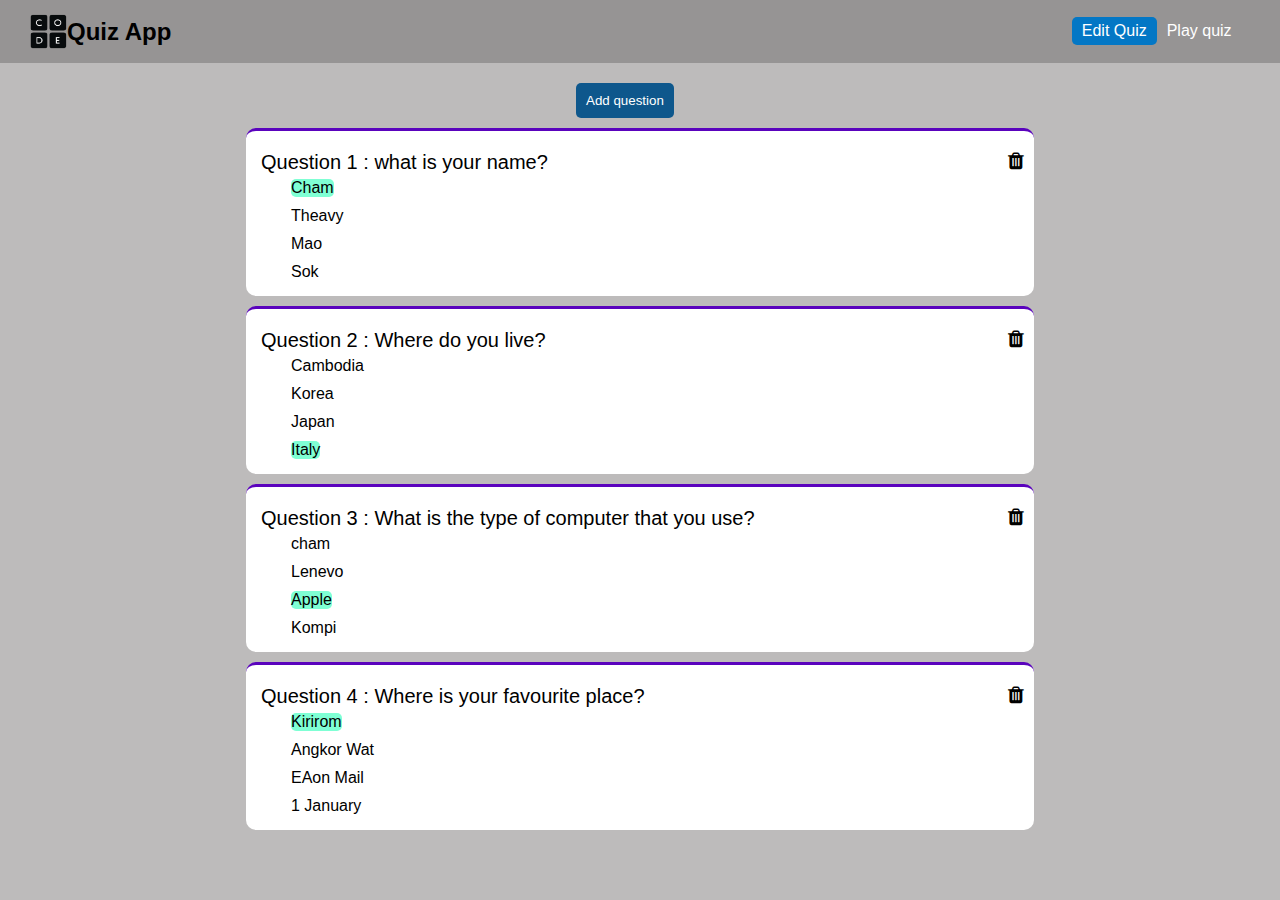
==== index.html @ c47806b3 "hello" ====
<!DOCTYPE html>
<html lang="en">
<head>
    <meta charset="UTF-8">
    <meta http-equiv="X-UA-Compatible" content="IE=edge">
    <meta name="viewport" content="width=device-width, initial-scale=1.0">
    <title>App Quiz</title>
    <link rel="stylesheet" href="css/style.css">
    <link rel="stylesheet" href="https://cdnjs.cloudflare.com/ajax/libs/font-awesome/4.7.0/css/font-awesome.min.css">
<body>
    <nav>
        <ul>
            <img src="images/logo.png" alt="">
            <h2>Quiz App</h2>
        </ul>
        <ul>
            <li class= "active" id="create_question"><a href="index.html">Edit Quiz</a></li>
            <li id="play_quiz"><a href="">Play quiz</a></li>
        </ul>
    </nav>
    <button id="btnAdd">Add question</button>

    <form class="formToAdd">
        <label>Question :</label>
        <input type="text" name="questiontext" id="questiontext" placeholder="fill your question..." required>
        <br>
        <label>Answer :</label>
        <br>
        <label>a .</label>
        <input type="text" name="answer1" id="answer1" placeholder="first answer..." required>
        <br>
        <label>b .</label>
        <input type="text" name="answer2" id="answer2" placeholder="second answer..." required>
        <br>
        <label>c .</label>
        <input type="text" name="answer3" id="answer3" placeholder="third answer..." required>
        <br>
        <label>d .</label>
        <input type="text" name="answer4" id="answer4" placeholder="four answer..." required>
        <br>
        <label for="">Corect Answer :</label>
        <input type="text" name="corectAnswer" id="corectAnswer" placeholder="corect answer..." required>
        <br>
        <button class="addlist">Add to list</button>
    </form>
<!-- 
    <div class="container">
        
    </div> -->

<!-- _______________________________User Name For input their name__________________________ -->
<div class="userName">
    <h2>Your Name </h2>
    <div class="inputName">
        <input type="text", name="name"> 
        <hr>
    </div>

</div>

<!-- ___________________________________Quiz_________________________________________________ -->
<!-- <div class="containerQuiz">

</div> -->

<!-- _________________________________Score of quiz____________________________________________ -->
<div class="header">
    <div class="header_Quiz">
        <h1>Your Score: </h1>
        <h1 class="score"> 0</h1>
    </div>
</div>


</body>
<script src="js/app.js"></script>
</html>
---- css/style.css ----
*{
    margin: 0;
    padding: 0;
    font-family: sans-serif;
}
body{
    background-color: rgb(189, 187, 187);
}
/* #______________________________Manu__________________________________ */

nav{
    display: flex;
    justify-content: space-between;
    align-items: center;

    background-color: rgba(128, 128, 128, 0.61);

    background-color: rgb(150, 148, 148);
    position: sticky;
    top: 0;

}

ul img{
    margin-left: 30px;
}

img{
    width: 37px;
    height: 37px;
}

ul{
    display: flex;
    margin-top: 1%;
    margin-right: 3%;
    margin-bottom: 1%;

}

ul li{
    list-style: none;
    padding: 5px 10px;
}

ul li a{
    text-decoration: none;
    color: white;
    
}


ul li:hover {
    transition: 0.9s ease;
    border-radius: 5px;
    background-color: rgb(7, 132, 250);
    border: none;
}

ul h2{
    margin-top: 5px;
}

.active{
    background-color: rgb(3, 119, 197);
    border-radius: 5px;
}


/* ___________________________Display Questions_____________________________ */
ol{
    width: 60%;
    border: 1px solid blue;
    border-radius: 10px;
    background-color: white;
    margin-top: 10px;
    border: none;
    border-top: 3px solid rgb(90, 3, 189);
    list-style: none;
    margin: auto;
    margin-top: 10px;
    padding: 10px;

}

ol li{
    margin-left: 20px;
    padding: 5px;
    display: flex;
}


label{
    margin-left: 10px;
}

p{
    margin-top: 10px;
    margin-left: 5px;
    display: flex;
    justify-content: space-between;
    font-size: 20px;
}

ol li label {
    display: flex;
}



/* __________________________________Add Question_____________________________ */
button{
    margin-left: 45%;
    margin-top: 20px;
    padding: 10px;
    cursor: pointer;
    border: none;
    border-radius: 5px;
    color: #fff;
    background-color: #0E578C;
}

/* ----------------form add question------------------------ */
.formToAdd{
    width: 50%;
    height: auto;
    border: 1px solid black;
    border-top: 3px solid blue;
    margin: auto;
    border-radius: 10px;
    background-color: rgb(238, 232, 232);
    padding: 20px;
    margin-top: 100px;
}
.formToAdd input[type='text']{
    padding: 10px;
    margin: 10px;
    width: 70%;
    border-radius: 5px;
    border: 1px solid black;
}
.addlist{
    width: 20%;
    padding: 10px;
    background-color: rgba(0, 0, 255, 0.692);
}
.mycontainer{
    width: 100%;
    height: auto;
}
label{
    display: flex;
    justify-content: space-between;
    border-radius: 5px;
}

.containersQuiz ol{
    width: 90%;
    border: 1px solid blue;
    border-radius: 10px;
    background-color: white;
    margin-top: 10px;
    border: none;
    border-top: 3px solid rgb(90, 3, 189);
    list-style: none;
    margin: auto;
    margin-top: 10px;
    padding: 10px;
}



/* ______________________________________Play Quiz username____________________________________ */
.userName{
    width: 64%;
    height: 300%;
    border: 1px solid ;
    border: none;
    margin: auto;
    margin-top: 20px;
}


.userName h2{
    background-color: #0E578C;
    padding: 40px;
    font-size: 40px;
    color: white;
    border-radius: 5px 5px 0px 0px;
}

.inputName input{
    width: 90%;
    height: 50px;
    border: none;
    margin-left: 30px;
    margin-top: 10px;
}

.inputName{
    width: 100%;
    height: 80px;
    border: 1px solid;
    background-color: white;
    border: none;
    border-radius: 0px 0px 5px 5px;
}

.inputName hr{
    width: 90%;
    margin-left: 30px;
}


/* ________________________________________Score Quiz______________________ */
.header{
    width: 75%;
    margin: 0 auto;
    margin-top: 10px;
    margin-bottom: 10px;
    background-color: #fff;
    box-shadow: rgba(50, 50, 93, 0.25) 0px 2px 5px -1px, rgba(0, 0, 0, 0.3) 0px 1px 3px -1px;
}

.header_Quiz{
    height: 30vh;
    display: flex;
    justify-content: center;
    align-items: center;
    border-radius: 5px;
    background-color: #1565c0;
}


/* ______________________________________Button Submit_________________________ */
.btn-submit{
    width: 10%;
    height: 8vh;
    font-size: 25px;
    margin-left: 290px;
    
    
}
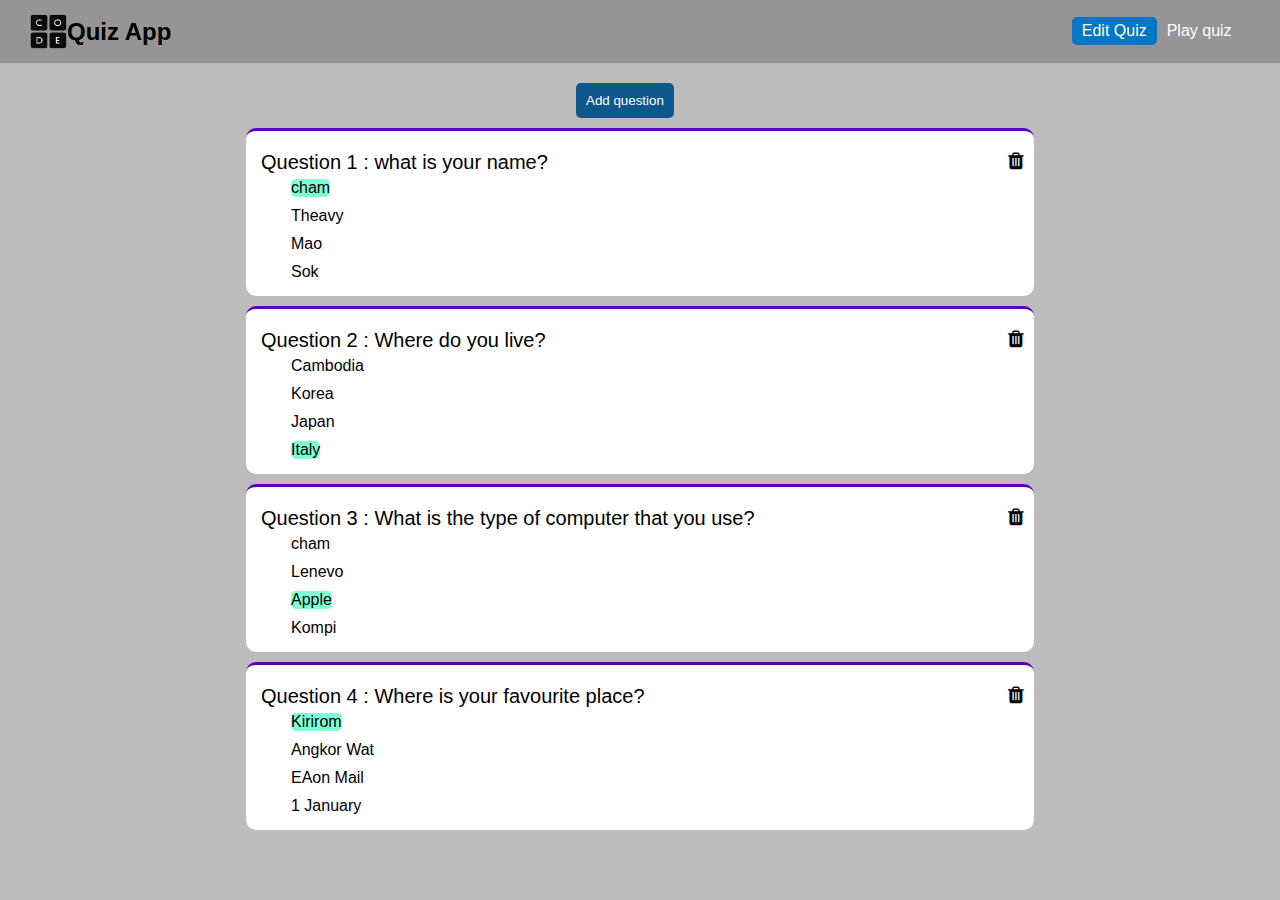
==== commit 07d3d11d: "#6" ====
--- a/index.html
+++ b/index.html
@@ -56,20 +56,21 @@
         <hr>
     </div>
 
+    <div class="header">
+        <div class="header_Quiz">
+            <h3>Your Score: </h1>
+            <h3 class="score"> 0</h1>
+        </div>
+    </div>
+
 </div>
-
 <!-- ___________________________________Quiz_________________________________________________ -->
 <!-- <div class="containerQuiz">
 
 </div> -->
 
 <!-- _________________________________Score of quiz____________________________________________ -->
-<div class="header">
-    <div class="header_Quiz">
-        <h1>Your Score: </h1>
-        <h1 class="score"> 0</h1>
-    </div>
-</div>
+
 
 
 </body>
--- a/css/style.css
+++ b/css/style.css
@@ -214,7 +214,7 @@
 
 /* ________________________________________Score Quiz______________________ */
 .header{
-    width: 75%;
+    width: 100%;
     margin: 0 auto;
     margin-top: 10px;
     margin-bottom: 10px;
@@ -223,7 +223,7 @@
 }
 
 .header_Quiz{
-    height: 30vh;
+    height: 6vh;
     display: flex;
     justify-content: center;
     align-items: center;
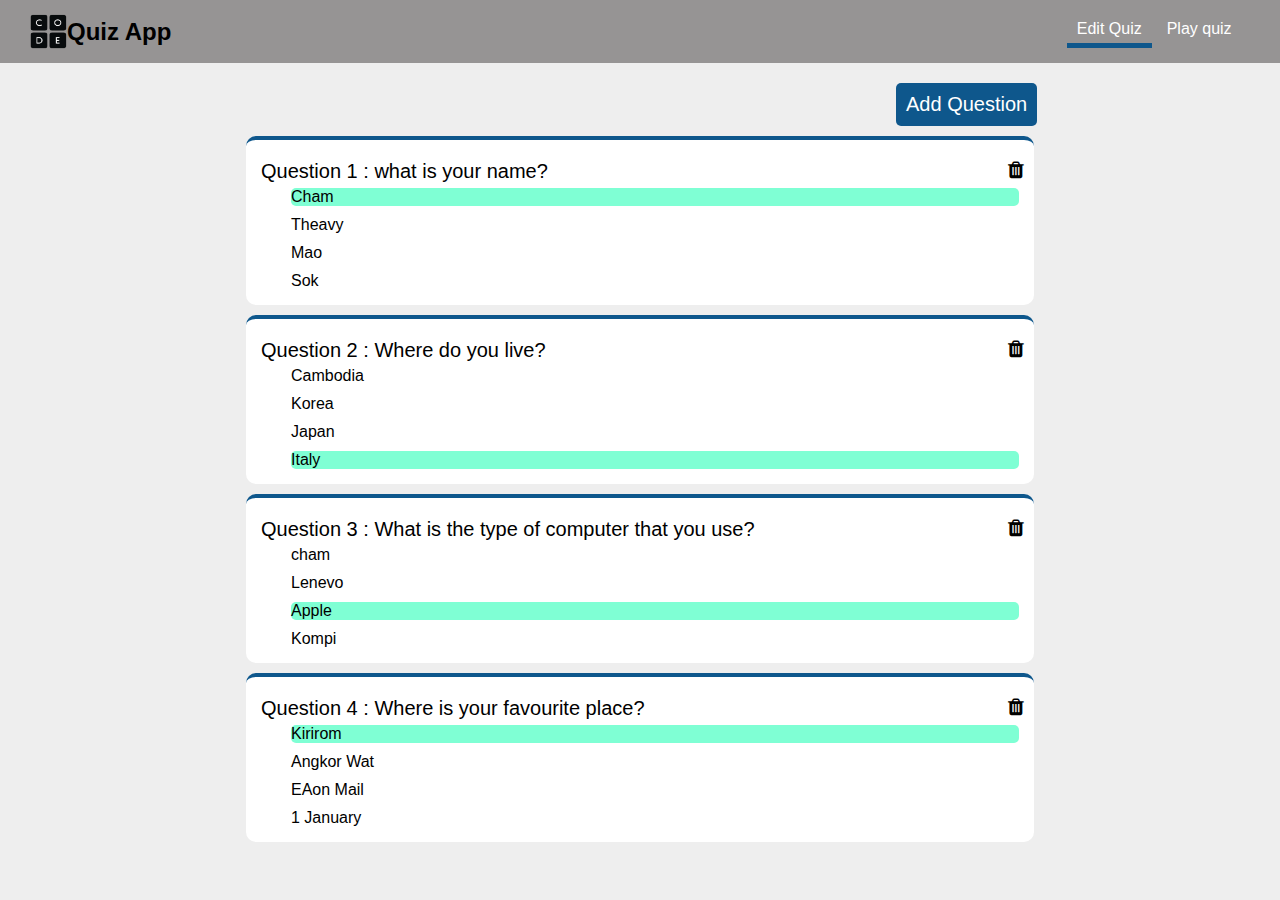
==== commit 6714ecee: "pull code" ====
--- a/index.html
+++ b/index.html
@@ -14,12 +14,11 @@
             <h2>Quiz App</h2>
         </ul>
         <ul>
-            <li class= "active" id="create_question"><a href="index.html">Edit Quiz</a></li>
+            <li class="active" id="create_question"><a href="index.html">Edit Quiz</a></li>
             <li id="play_quiz"><a href="">Play quiz</a></li>
         </ul>
     </nav>
-    <button id="btnAdd">Add question</button>
-
+    <button id="btnAdd">Add Question</button>
     <form class="formToAdd">
         <label>Question :</label>
         <input type="text" name="questiontext" id="questiontext" placeholder="fill your question..." required>
@@ -43,35 +42,20 @@
         <br>
         <button class="addlist">Add to list</button>
     </form>
-<!-- 
-    <div class="container">
-        
-    </div> -->
-
 <!-- _______________________________User Name For input their name__________________________ -->
 <div class="userName">
-    <h2>Your Name </h2>
-    <div class="inputName">
-        <input type="text", name="name"> 
-        <hr>
+    <div class="title">
+        <h2>Your Name </h2>
+        <input type="text" name="name" placeholder="description..."> 
     </div>
-
-    <div class="header">
-        <div class="header_Quiz">
-            <h3>Your Score: </h1>
-            <h3 class="score"> 0</h1>
-        </div>
+</div>
+<!-- _________________________________Score of quiz____________________________________________ -->
+<div class="header">
+    <div class="header_Quiz">
+        <h1>Your Score: </h1>
+        <h1 class="score"> 0</h1>
     </div>
-
 </div>
-<!-- ___________________________________Quiz_________________________________________________ -->
-<!-- <div class="containerQuiz">
-
-</div> -->
-
-<!-- _________________________________Score of quiz____________________________________________ -->
-
-
 
 </body>
 <script src="js/app.js"></script>
--- a/css/style.css
+++ b/css/style.css
@@ -4,7 +4,7 @@
     font-family: sans-serif;
 }
 body{
-    background-color: rgb(189, 187, 187);
+    background-color: #eee;
 }
 /* #______________________________Manu__________________________________ */
 
@@ -41,41 +41,33 @@
 ul li{
     list-style: none;
     padding: 5px 10px;
+    margin-left: 5px;
+    cursor: pointer;
 }
 
 ul li a{
     text-decoration: none;
-    color: white;
-    
-}
-
-
+    color: white;   
+}
 ul li:hover {
     transition: 0.9s ease;
     border-radius: 5px;
-    background-color: rgb(7, 132, 250);
+    background-color: #1565c0;
     border: none;
 }
 
 ul h2{
     margin-top: 5px;
 }
-
-.active{
-    background-color: rgb(3, 119, 197);
-    border-radius: 5px;
-}
-
 
 /* ___________________________Display Questions_____________________________ */
 ol{
     width: 60%;
-    border: 1px solid blue;
     border-radius: 10px;
     background-color: white;
     margin-top: 10px;
     border: none;
-    border-top: 3px solid rgb(90, 3, 189);
+    border-top: 4px solid #0E578C ;
     list-style: none;
     margin: auto;
     margin-top: 10px;
@@ -109,11 +101,12 @@
 
 
 /* __________________________________Add Question_____________________________ */
-button{
-    margin-left: 45%;
+#btnAdd{
+    margin-left: 70%;
     margin-top: 20px;
     padding: 10px;
     cursor: pointer;
+    font-size: 20px;
     border: none;
     border-radius: 5px;
     color: #fff;
@@ -124,18 +117,18 @@
 .formToAdd{
     width: 50%;
     height: auto;
-    border: 1px solid black;
-    border-top: 3px solid blue;
+    box-shadow: #ccc;
+    border-top: 5px solid #0E578C;
     margin: auto;
     border-radius: 10px;
-    background-color: rgb(238, 232, 232);
+    background-color: #fff;
     padding: 20px;
-    margin-top: 100px;
+    margin-top: 30px;
 }
 .formToAdd input[type='text']{
     padding: 10px;
     margin: 10px;
-    width: 70%;
+    width: 94%;
     border-radius: 5px;
     border: 1px solid black;
 }
@@ -152,22 +145,31 @@
     display: flex;
     justify-content: space-between;
     border-radius: 5px;
+    width: 100%;
 }
 
 .containersQuiz ol{
     width: 90%;
-    border: 1px solid blue;
     border-radius: 10px;
     background-color: white;
     margin-top: 10px;
     border: none;
-    border-top: 3px solid rgb(90, 3, 189);
+    border-top: 3px solid #0E578C ;
     list-style: none;
     margin: auto;
     margin-top: 10px;
     padding: 10px;
 }
-
+.addlist , .btn-submit{
+    border-radius: 5px;
+    border: none;
+    background-color: #0E578C;
+    margin-top: 15px;
+    margin-left: 60%;
+    cursor: pointer;
+    color: #fff;
+    font-size: 20px;
+}
 
 
 /* ______________________________________Play Quiz username____________________________________ */
@@ -180,41 +182,32 @@
     margin-top: 20px;
 }
 
-
-.userName h2{
-    background-color: #0E578C;
-    padding: 40px;
-    font-size: 40px;
-    color: white;
-    border-radius: 5px 5px 0px 0px;
-}
-
-.inputName input{
-    width: 90%;
-    height: 50px;
-    border: none;
-    margin-left: 30px;
-    margin-top: 10px;
-}
-
-.inputName{
-    width: 100%;
-    height: 80px;
-    border: 1px solid;
-    background-color: white;
-    border: none;
-    border-radius: 0px 0px 5px 5px;
-}
-
-.inputName hr{
+.title{
+    width: 92%;
+    margin: auto;
+    background-color: #fff;
+    height: 30vh;
+    font-size: 20px;
+    color: #fff;
+    border-radius: 5px;
+}
+.title h2{
+    height: 10vh;
+    background-color: #0E578C ;
+    padding: 15px;
+}
+input[type="text"]{
+    margin-top: 50px;
+    outline: none;
+    border: none;
+    border-bottom: solid 1px ;
     width: 90%;
     margin-left: 30px;
 }
 
-
 /* ________________________________________Score Quiz______________________ */
 .header{
-    width: 100%;
+    width: 75%;
     margin: 0 auto;
     margin-top: 10px;
     margin-bottom: 10px;
@@ -223,7 +216,7 @@
 }
 
 .header_Quiz{
-    height: 6vh;
+    height: 30vh;
     display: flex;
     justify-content: center;
     align-items: center;
@@ -237,7 +230,8 @@
     width: 10%;
     height: 8vh;
     font-size: 25px;
-    margin-left: 290px;
-    
-    
+    margin-left: 290px;    
+}
+.active{
+    border-bottom: #0E578C solid 5px;
 }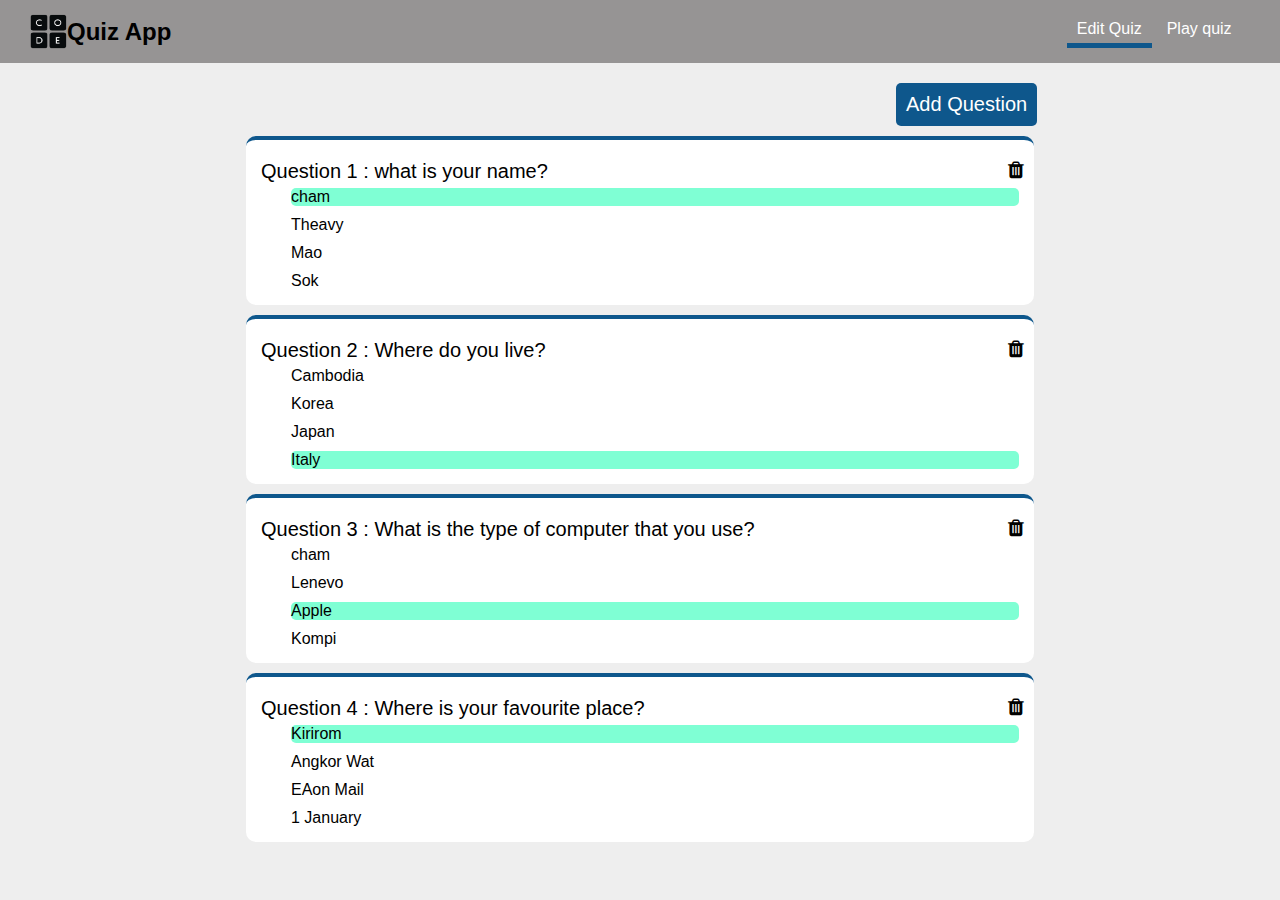
==== commit 386beea4: "#17 code style" ====
--- a/index.html
+++ b/index.html
@@ -48,14 +48,24 @@
         <h2>Your Name </h2>
         <input type="text" name="name" placeholder="description..."> 
     </div>
-</div>
-<!-- _________________________________Score of quiz____________________________________________ -->
-<div class="header">
-    <div class="header_Quiz">
-        <h1>Your Score: </h1>
-        <h1 class="score"> 0</h1>
+    <div class="header">
+        <div class="header_Quiz">
+            <h3>Your Score: </h1>
+            <h3 class="score"> 0</h1>
+        </div>
     </div>
 </div>
+
+
+
+
+</div>
+<!-- ___________________________________Quiz_________________________________________________ -->
+<!-- <div class="containerQuiz">
+
+</div> -->
+<!-- _________________________________Score of quiz____________________________________________ -->
+
 
 </body>
 <script src="js/app.js"></script>
--- a/css/style.css
+++ b/css/style.css
@@ -207,7 +207,7 @@
 
 /* ________________________________________Score Quiz______________________ */
 .header{
-    width: 75%;
+    width: 100%;
     margin: 0 auto;
     margin-top: 10px;
     margin-bottom: 10px;
@@ -216,7 +216,7 @@
 }
 
 .header_Quiz{
-    height: 30vh;
+    height: 6vh;
     display: flex;
     justify-content: center;
     align-items: center;
@@ -234,4 +234,25 @@
 }
 .active{
     border-bottom: #0E578C solid 5px;
+}
+
+
+
+/* _______________________________________Score Quiz_____________________  */
+.header{
+    width: 92%;
+    margin: 0 auto;
+    margin-top: 10px;
+    margin-bottom: 10px;
+    background-color: #fff;
+    box-shadow: rgba(50, 50, 93, 0.25) 0px 2px 5px -1px, rgba(0, 0, 0, 0.3) 0px 1px 3px -1px;
+}
+
+.header_Quiz{
+    height: 6vh;
+    display: flex;
+    justify-content: center;
+    align-items: center;
+    border-radius: 5px;
+    background-color: #1565c0;
 }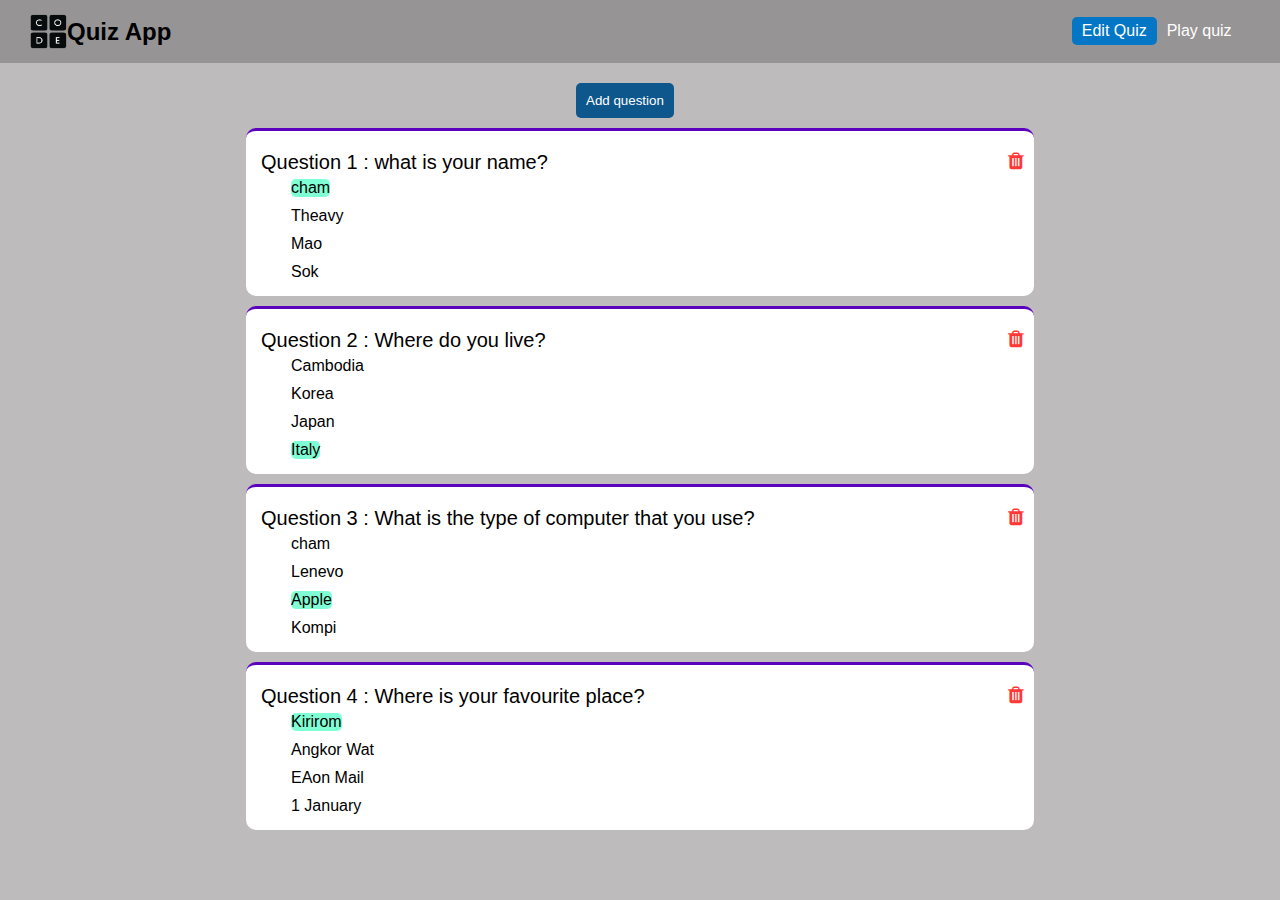
==== commit 39647b0c: "#17 code style" ====
--- a/index.html
+++ b/index.html
@@ -14,14 +14,16 @@
             <h2>Quiz App</h2>
         </ul>
         <ul>
-            <li class="active" id="create_question"><a href="index.html">Edit Quiz</a></li>
+            <li class= "active" id="create_question"><a href="index.html">Edit Quiz</a></li>
             <li id="play_quiz"><a href="">Play quiz</a></li>
         </ul>
     </nav>
-    <button id="btnAdd">Add Question</button>
+    <button id="btnAdd">Add question</button>
+
     <form class="formToAdd">
         <label>Question :</label>
         <input type="text" name="questiontext" id="questiontext" placeholder="fill your question..." required>
+        <p class="alert">Please check again something is not complete or wrong ....???</p>
         <br>
         <label>Answer :</label>
         <br>
@@ -42,29 +44,34 @@
         <br>
         <button class="addlist">Add to list</button>
     </form>
+<!-- 
+    <div class="container">
+        
+    </div> -->
+
 <!-- _______________________________User Name For input their name__________________________ -->
 <div class="userName">
-    <div class="title">
-        <h2>Your Name </h2>
-        <input type="text" name="name" placeholder="description..."> 
+    <h2>Your Name </h2>
+    <div class="inputName">
+        <input type="text", name="name"> 
+        <hr>
     </div>
+
     <div class="header">
         <div class="header_Quiz">
             <h3>Your Score: </h1>
             <h3 class="score"> 0</h1>
         </div>
     </div>
-</div>
-
-
-
 
 </div>
 <!-- ___________________________________Quiz_________________________________________________ -->
 <!-- <div class="containerQuiz">
 
 </div> -->
+
 <!-- _________________________________Score of quiz____________________________________________ -->
+
 
 
 </body>
--- a/css/style.css
+++ b/css/style.css
@@ -4,7 +4,7 @@
     font-family: sans-serif;
 }
 body{
-    background-color: #eee;
+    background-color: rgb(189, 187, 187);
 }
 /* #______________________________Manu__________________________________ */
 
@@ -41,33 +41,41 @@
 ul li{
     list-style: none;
     padding: 5px 10px;
-    margin-left: 5px;
-    cursor: pointer;
 }
 
 ul li a{
     text-decoration: none;
-    color: white;   
-}
+    color: white;
+    
+}
+
+
 ul li:hover {
     transition: 0.9s ease;
     border-radius: 5px;
-    background-color: #1565c0;
+    background-color: rgb(7, 132, 250);
     border: none;
 }
 
 ul h2{
     margin-top: 5px;
 }
+
+.active{
+    background-color: rgb(3, 119, 197);
+    border-radius: 5px;
+}
+
 
 /* ___________________________Display Questions_____________________________ */
 ol{
     width: 60%;
+    border: 1px solid blue;
     border-radius: 10px;
     background-color: white;
     margin-top: 10px;
     border: none;
-    border-top: 4px solid #0E578C ;
+    border-top: 3px solid rgb(90, 3, 189);
     list-style: none;
     margin: auto;
     margin-top: 10px;
@@ -101,12 +109,11 @@
 
 
 /* __________________________________Add Question_____________________________ */
-#btnAdd{
-    margin-left: 70%;
+button{
+    margin-left: 45%;
     margin-top: 20px;
     padding: 10px;
     cursor: pointer;
-    font-size: 20px;
     border: none;
     border-radius: 5px;
     color: #fff;
@@ -117,20 +124,25 @@
 .formToAdd{
     width: 50%;
     height: auto;
-    box-shadow: #ccc;
-    border-top: 5px solid #0E578C;
+    border: 1px solid black;
+    border-top: 3px solid blue;
     margin: auto;
     border-radius: 10px;
-    background-color: #fff;
+    background-color: rgb(238, 232, 232);
     padding: 20px;
-    margin-top: 30px;
+    margin-top: 100px;
 }
 .formToAdd input[type='text']{
     padding: 10px;
     margin: 10px;
-    width: 94%;
+    width: 70%;
     border-radius: 5px;
     border: 1px solid black;
+}
+.formToAdd p{
+    color: rgb(255, 72, 0);
+    font-size: 1rem;
+    margin-left: 20px;
 }
 .addlist{
     width: 20%;
@@ -145,31 +157,22 @@
     display: flex;
     justify-content: space-between;
     border-radius: 5px;
-    width: 100%;
 }
 
 .containersQuiz ol{
     width: 90%;
+    border: 1px solid blue;
     border-radius: 10px;
     background-color: white;
     margin-top: 10px;
     border: none;
-    border-top: 3px solid #0E578C ;
+    border-top: 3px solid rgb(90, 3, 189);
     list-style: none;
     margin: auto;
     margin-top: 10px;
     padding: 10px;
 }
-.addlist , .btn-submit{
-    border-radius: 5px;
-    border: none;
-    background-color: #0E578C;
-    margin-top: 15px;
-    margin-left: 60%;
-    cursor: pointer;
-    color: #fff;
-    font-size: 20px;
-}
+
 
 
 /* ______________________________________Play Quiz username____________________________________ */
@@ -182,28 +185,37 @@
     margin-top: 20px;
 }
 
-.title{
-    width: 92%;
-    margin: auto;
-    background-color: #fff;
-    height: 30vh;
-    font-size: 20px;
-    color: #fff;
-    border-radius: 5px;
-}
-.title h2{
-    height: 10vh;
-    background-color: #0E578C ;
-    padding: 15px;
-}
-input[type="text"]{
-    margin-top: 50px;
-    outline: none;
-    border: none;
-    border-bottom: solid 1px ;
+
+.userName h2{
+    background-color: #0E578C;
+    padding: 40px;
+    font-size: 40px;
+    color: white;
+    border-radius: 5px 5px 0px 0px;
+}
+
+.inputName input{
+    width: 90%;
+    height: 50px;
+    border: none;
+    margin-left: 30px;
+    margin-top: 10px;
+}
+
+.inputName{
+    width: 100%;
+    height: 80px;
+    border: 1px solid;
+    background-color: white;
+    border: none;
+    border-radius: 0px 0px 5px 5px;
+}
+
+.inputName hr{
     width: 90%;
     margin-left: 30px;
 }
+
 
 /* ________________________________________Score Quiz______________________ */
 .header{
@@ -230,29 +242,10 @@
     width: 10%;
     height: 8vh;
     font-size: 25px;
-    margin-left: 290px;    
-}
-.active{
-    border-bottom: #0E578C solid 5px;
-}
-
-
-
-/* _______________________________________Score Quiz_____________________  */
-.header{
-    width: 92%;
-    margin: 0 auto;
-    margin-top: 10px;
-    margin-bottom: 10px;
-    background-color: #fff;
-    box-shadow: rgba(50, 50, 93, 0.25) 0px 2px 5px -1px, rgba(0, 0, 0, 0.3) 0px 1px 3px -1px;
-}
-
-.header_Quiz{
-    height: 6vh;
-    display: flex;
-    justify-content: center;
-    align-items: center;
-    border-radius: 5px;
-    background-color: #1565c0;
+    margin-left: 290px;
+    
+    
+}
+.fa-trash{
+    color: rgba(255, 0, 0, 0.781);
 }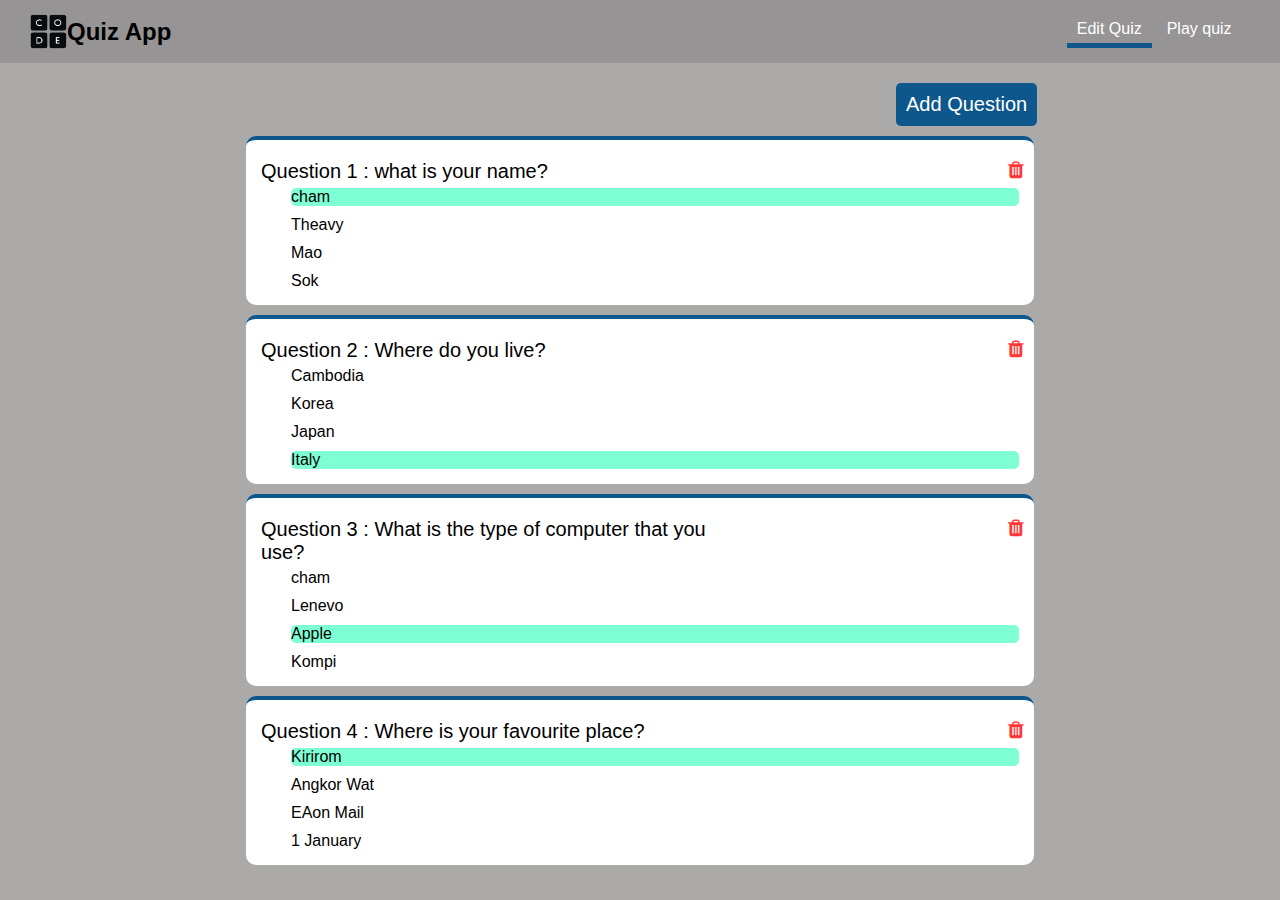
==== commit 8eaecebb: "#7 validation" ====
--- a/index.html
+++ b/index.html
@@ -14,12 +14,11 @@
             <h2>Quiz App</h2>
         </ul>
         <ul>
-            <li class= "active" id="create_question"><a href="index.html">Edit Quiz</a></li>
+            <li class="active" id="create_question"><a href="index.html">Edit Quiz</a></li>
             <li id="play_quiz"><a href="">Play quiz</a></li>
         </ul>
     </nav>
-    <button id="btnAdd">Add question</button>
-
+    <button id="btnAdd">Add Question</button>
     <form class="formToAdd">
         <label>Question :</label>
         <input type="text" name="questiontext" id="questiontext" placeholder="fill your question..." required>
@@ -44,34 +43,29 @@
         <br>
         <button class="addlist">Add to list</button>
     </form>
-<!-- 
-    <div class="container">
-        
-    </div> -->
-
 <!-- _______________________________User Name For input their name__________________________ -->
 <div class="userName">
-    <h2>Your Name </h2>
-    <div class="inputName">
-        <input type="text", name="name"> 
-        <hr>
+    <div class="title">
+        <h2>Your Name </h2>
+        <input type="text" name="name" placeholder="description..."> 
     </div>
-
     <div class="header">
         <div class="header_Quiz">
             <h3>Your Score: </h1>
             <h3 class="score"> 0</h1>
         </div>
     </div>
+</div>
+
+
+
 
 </div>
 <!-- ___________________________________Quiz_________________________________________________ -->
 <!-- <div class="containerQuiz">
 
 </div> -->
-
 <!-- _________________________________Score of quiz____________________________________________ -->
-
 
 
 </body>
--- a/css/style.css
+++ b/css/style.css
@@ -4,7 +4,7 @@
     font-family: sans-serif;
 }
 body{
-    background-color: rgb(189, 187, 187);
+    background-color: rgb(172, 169, 169);
 }
 /* #______________________________Manu__________________________________ */
 
@@ -41,41 +41,33 @@
 ul li{
     list-style: none;
     padding: 5px 10px;
+    margin-left: 5px;
+    cursor: pointer;
 }
 
 ul li a{
     text-decoration: none;
-    color: white;
-    
-}
-
-
+    color: white;   
+}
 ul li:hover {
     transition: 0.9s ease;
     border-radius: 5px;
-    background-color: rgb(7, 132, 250);
+    background-color: #1565c0;
     border: none;
 }
 
 ul h2{
     margin-top: 5px;
 }
-
-.active{
-    background-color: rgb(3, 119, 197);
-    border-radius: 5px;
-}
-
 
 /* ___________________________Display Questions_____________________________ */
 ol{
     width: 60%;
-    border: 1px solid blue;
     border-radius: 10px;
     background-color: white;
     margin-top: 10px;
     border: none;
-    border-top: 3px solid rgb(90, 3, 189);
+    border-top: 4px solid #0E578C ;
     list-style: none;
     margin: auto;
     margin-top: 10px;
@@ -109,11 +101,12 @@
 
 
 /* __________________________________Add Question_____________________________ */
-button{
-    margin-left: 45%;
+#btnAdd{
+    margin-left: 70%;
     margin-top: 20px;
     padding: 10px;
     cursor: pointer;
+    font-size: 20px;
     border: none;
     border-radius: 5px;
     color: #fff;
@@ -124,18 +117,18 @@
 .formToAdd{
     width: 50%;
     height: auto;
-    border: 1px solid black;
-    border-top: 3px solid blue;
+    box-shadow: #ccc;
+    border-top: 5px solid #0E578C;
     margin: auto;
     border-radius: 10px;
-    background-color: rgb(238, 232, 232);
+    background-color: #fff;
     padding: 20px;
-    margin-top: 100px;
+    margin-top: 30px;
 }
 .formToAdd input[type='text']{
     padding: 10px;
     margin: 10px;
-    width: 70%;
+    width: 94%;
     border-radius: 5px;
     border: 1px solid black;
 }
@@ -157,22 +150,31 @@
     display: flex;
     justify-content: space-between;
     border-radius: 5px;
+    width: 100%;
 }
 
 .containersQuiz ol{
     width: 90%;
-    border: 1px solid blue;
     border-radius: 10px;
     background-color: white;
     margin-top: 10px;
     border: none;
-    border-top: 3px solid rgb(90, 3, 189);
+    border-top: 3px solid #0E578C ;
     list-style: none;
     margin: auto;
     margin-top: 10px;
     padding: 10px;
 }
-
+.addlist , .btn-submit{
+    border-radius: 5px;
+    border: none;
+    background-color: #0E578C;
+    margin-top: 15px;
+    margin-left: 60%;
+    cursor: pointer;
+    color: #fff;
+    font-size: 20px;
+}
 
 
 /* ______________________________________Play Quiz username____________________________________ */
@@ -185,37 +187,28 @@
     margin-top: 20px;
 }
 
-
-.userName h2{
-    background-color: #0E578C;
-    padding: 40px;
-    font-size: 40px;
-    color: white;
-    border-radius: 5px 5px 0px 0px;
-}
-
-.inputName input{
-    width: 90%;
-    height: 50px;
-    border: none;
-    margin-left: 30px;
-    margin-top: 10px;
-}
-
-.inputName{
-    width: 100%;
-    height: 80px;
-    border: 1px solid;
-    background-color: white;
-    border: none;
-    border-radius: 0px 0px 5px 5px;
-}
-
-.inputName hr{
+.title{
+    width: 92%;
+    margin: auto;
+    background-color: #fff;
+    height: 30vh;
+    font-size: 20px;
+    color: #fff;
+    border-radius: 5px;
+}
+.title h2{
+    height: 10vh;
+    background-color: #0E578C ;
+    padding: 15px;
+}
+input[type="text"]{
+    margin-top: 50px;
+    outline: none;
+    border: none;
+    border-bottom: solid 1px ;
     width: 90%;
     margin-left: 30px;
 }
-
 
 /* ________________________________________Score Quiz______________________ */
 .header{
@@ -242,10 +235,37 @@
     width: 10%;
     height: 8vh;
     font-size: 25px;
+
     margin-left: 290px;
     
     
 }
 .fa-trash{
     color: rgba(255, 0, 0, 0.781);
+
+    margin-left: 290px;    
+}
+.active{
+    border-bottom: #0E578C solid 5px;
+}
+
+
+
+/* _______________________________________Score Quiz_____________________  */
+.header{
+    width: 92%;
+    margin: 0 auto;
+    margin-top: 10px;
+    margin-bottom: 10px;
+    background-color: #fff;
+    box-shadow: rgba(50, 50, 93, 0.25) 0px 2px 5px -1px, rgba(0, 0, 0, 0.3) 0px 1px 3px -1px;
+}
+
+.header_Quiz{
+    height: 6vh;
+    display: flex;
+    justify-content: center;
+    align-items: center;
+    border-radius: 5px;
+    background-color: #1565c0;
 }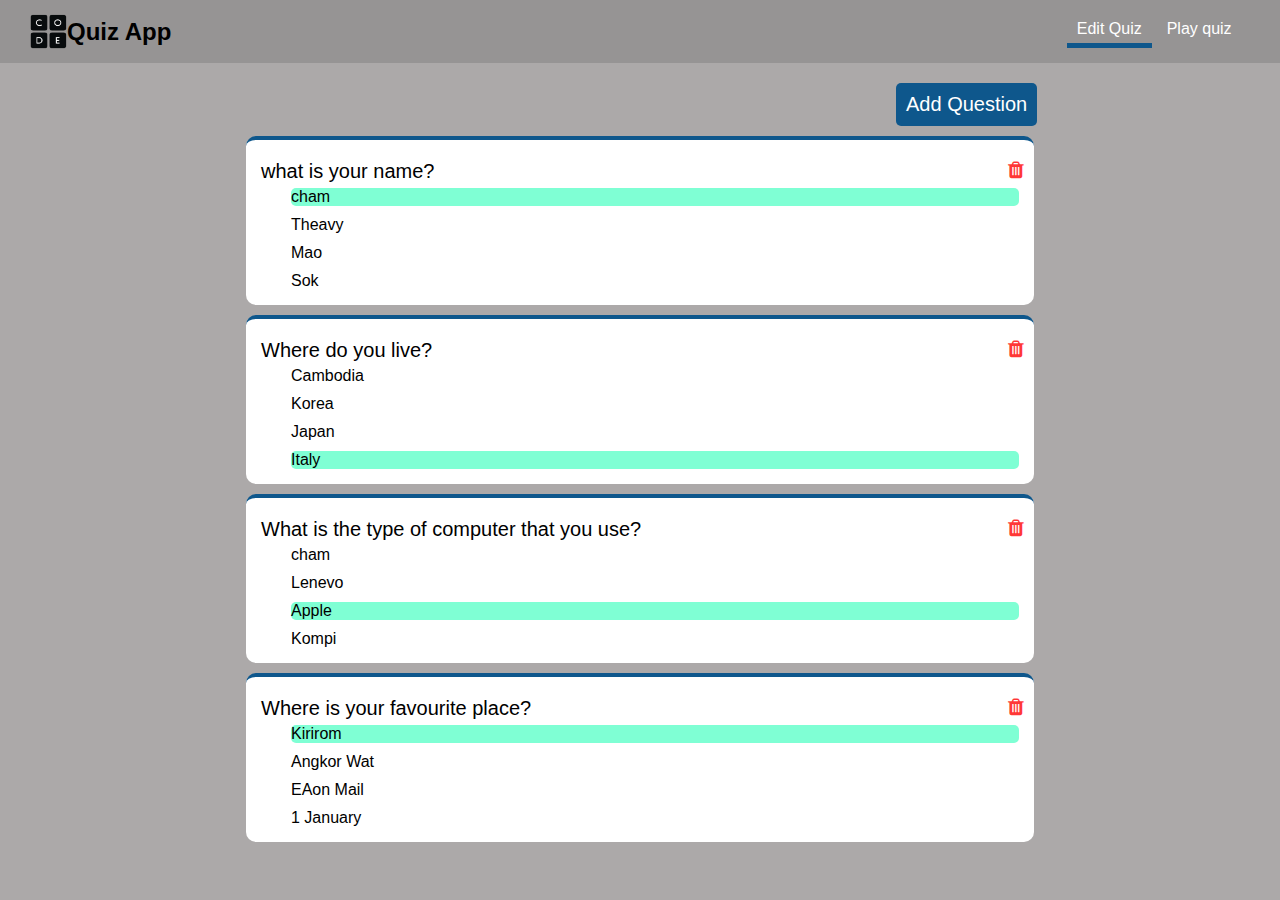
==== commit 4cb47a8b: "#7 update validation" ====
--- a/index.html
+++ b/index.html
@@ -39,7 +39,13 @@
         <input type="text" name="answer4" id="answer4" placeholder="four answer..." required>
         <br>
         <label for="">Corect Answer :</label>
-        <input type="text" name="corectAnswer" id="corectAnswer" placeholder="corect answer..." required>
+        <!-- <input type="text" name="corectAnswer" id="corectAnswer" placeholder="corect answer..." required> -->
+        <select name="corectAnswer" id="corectAnswer">
+            <option value="" id="option1">a</option>
+            <option value="" id="option2">b</option>
+            <option value="" id="option3">c</option>
+            <option value="" id="option4">d</option>
+        </select>
         <br>
         <button class="addlist">Add to list</button>
     </form>
--- a/css/style.css
+++ b/css/style.css
@@ -268,4 +268,7 @@
     align-items: center;
     border-radius: 5px;
     background-color: #1565c0;
+}
+option,select{
+    width: 50%;
 }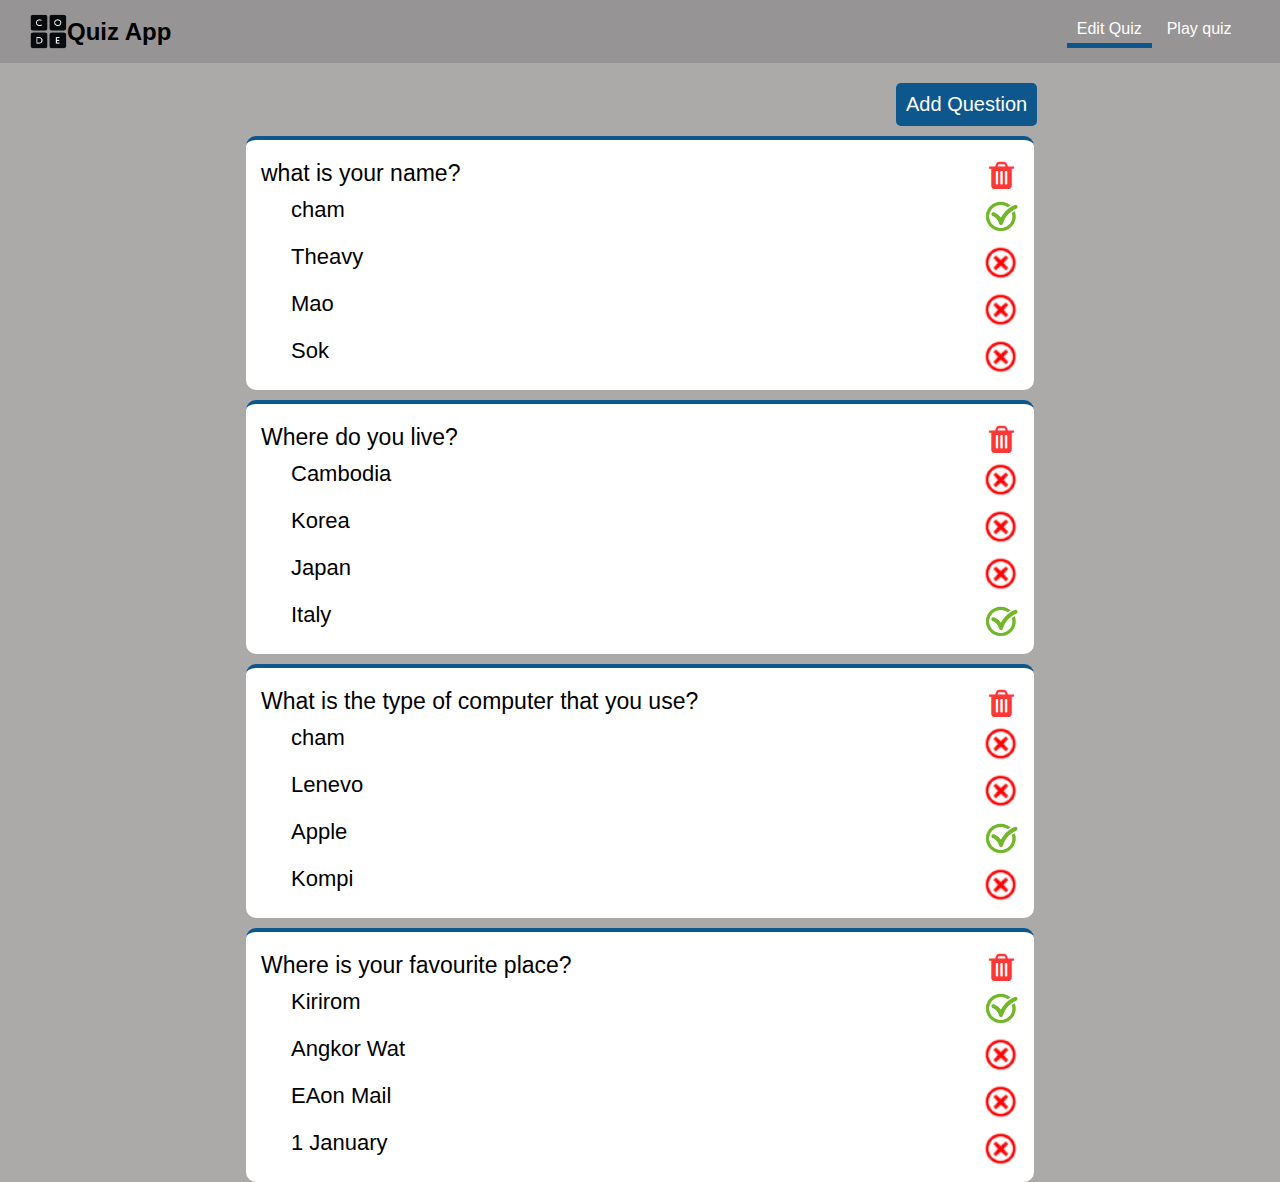
==== commit 75f4ef18: "#18 add button cancel" ====
--- a/index.html
+++ b/index.html
@@ -21,22 +21,22 @@
     <button id="btnAdd">Add Question</button>
     <form class="formToAdd">
         <label>Question :</label>
-        <input type="text" name="questiontext" id="questiontext" placeholder="fill your question..." required>
+        <input type="text" name="questiontext" id="questiontext" placeholder="fill your question...">
         <p class="alert">Please check again something is not complete or wrong ....???</p>
         <br>
         <label>Answer :</label>
         <br>
         <label>a .</label>
-        <input type="text" name="answer1" id="answer1" placeholder="first answer..." required>
+        <input type="text" name="answer1" id="answer1" placeholder="first answer...">
         <br>
         <label>b .</label>
-        <input type="text" name="answer2" id="answer2" placeholder="second answer..." required>
+        <input type="text" name="answer2" id="answer2" placeholder="second answer...">
         <br>
         <label>c .</label>
-        <input type="text" name="answer3" id="answer3" placeholder="third answer..." required>
+        <input type="text" name="answer3" id="answer3" placeholder="third answer...">
         <br>
         <label>d .</label>
-        <input type="text" name="answer4" id="answer4" placeholder="four answer..." required>
+        <input type="text" name="answer4" id="answer4" placeholder="four answer...">
         <br>
         <label for="">Corect Answer :</label>
         <!-- <input type="text" name="corectAnswer" id="corectAnswer" placeholder="corect answer..." required> -->
@@ -48,6 +48,7 @@
         </select>
         <br>
         <button class="addlist">Add to list</button>
+        <button id="cancel">cancel</button>
     </form>
 <!-- _______________________________User Name For input their name__________________________ -->
 <div class="userName">
--- a/css/style.css
+++ b/css/style.css
@@ -91,11 +91,12 @@
     margin-left: 5px;
     display: flex;
     justify-content: space-between;
-    font-size: 20px;
+    font-size: 23px;
 }
 
 ol li label {
     display: flex;
+    font-size: 22px;
 }
 
 
@@ -112,6 +113,17 @@
     color: #fff;
     background-color: #0E578C;
 }
+
+#cancel{
+    width: 18%;
+    height: 7vh;
+    border-radius: 5px;
+    border: none;
+    background-color: #0E578C;
+    color: white;
+    font-size: 20px;
+}
+
 
 /* ----------------form add question------------------------ */
 .formToAdd{
